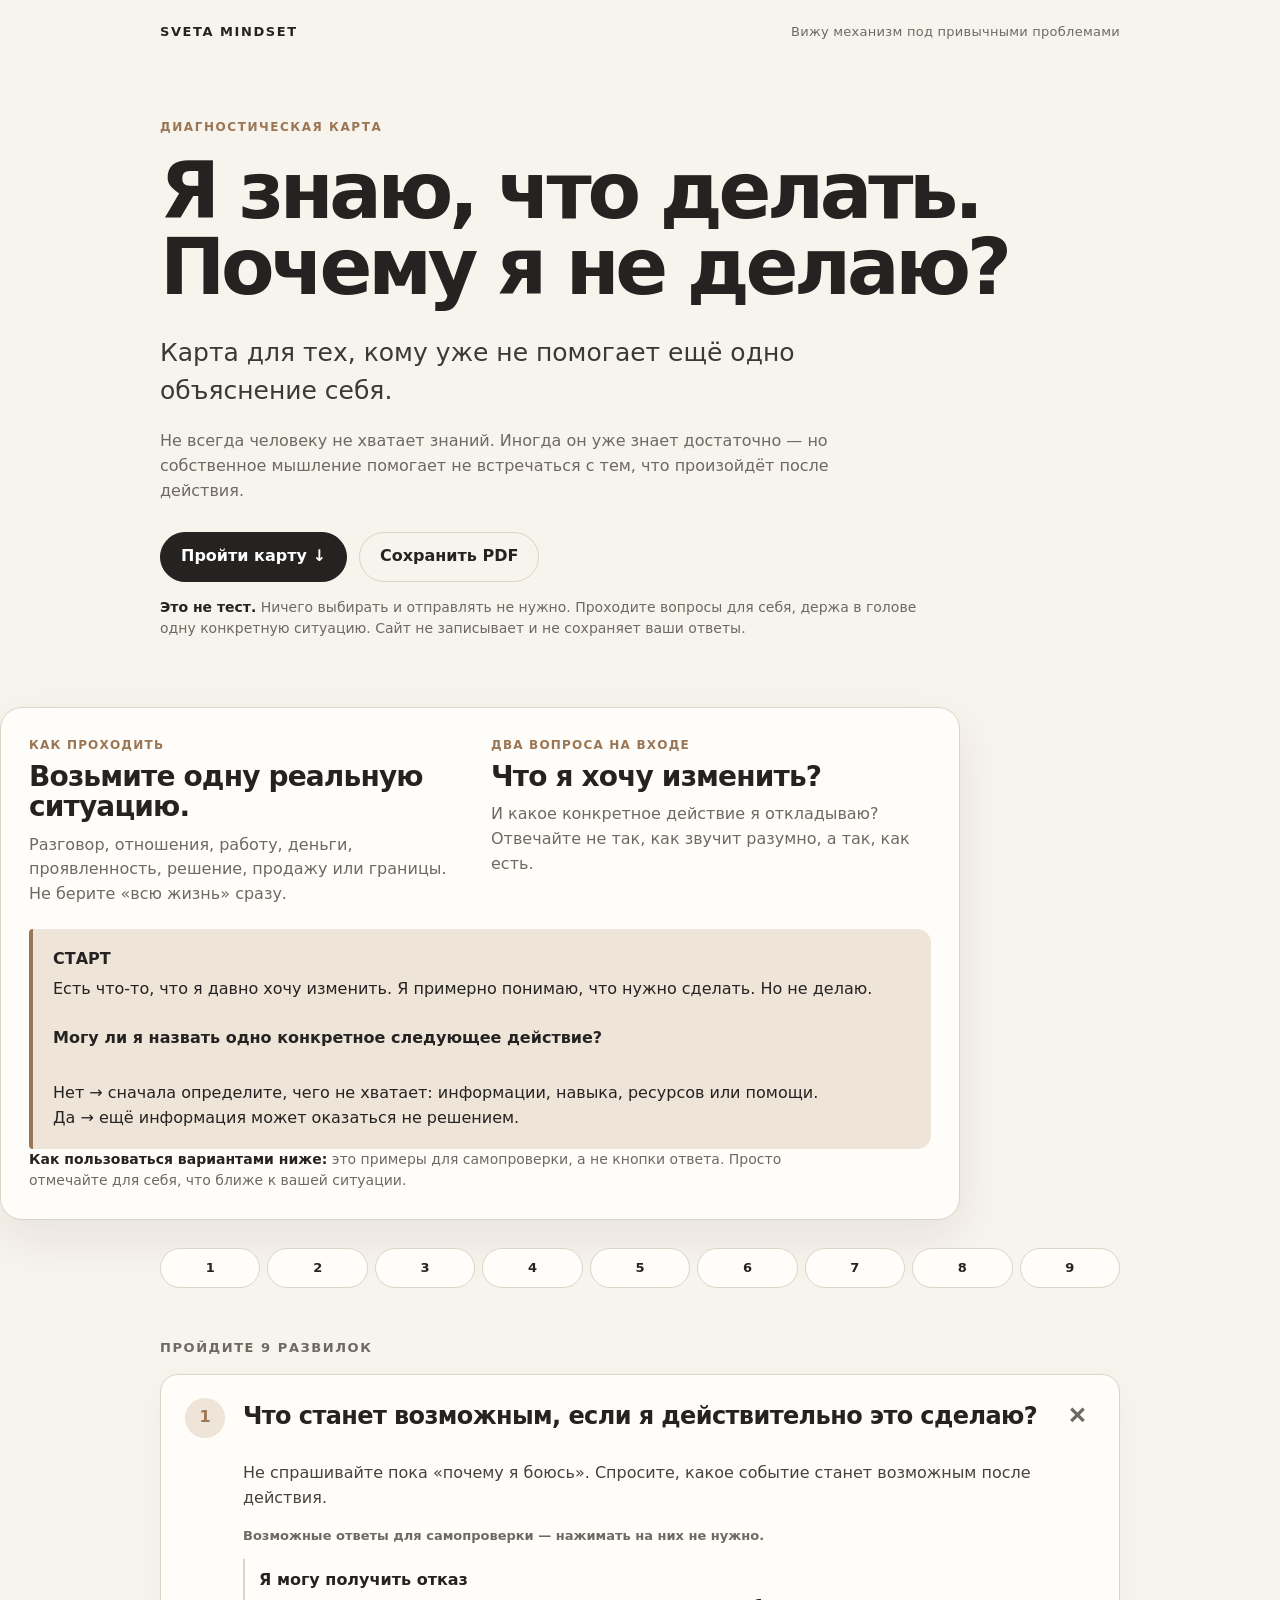
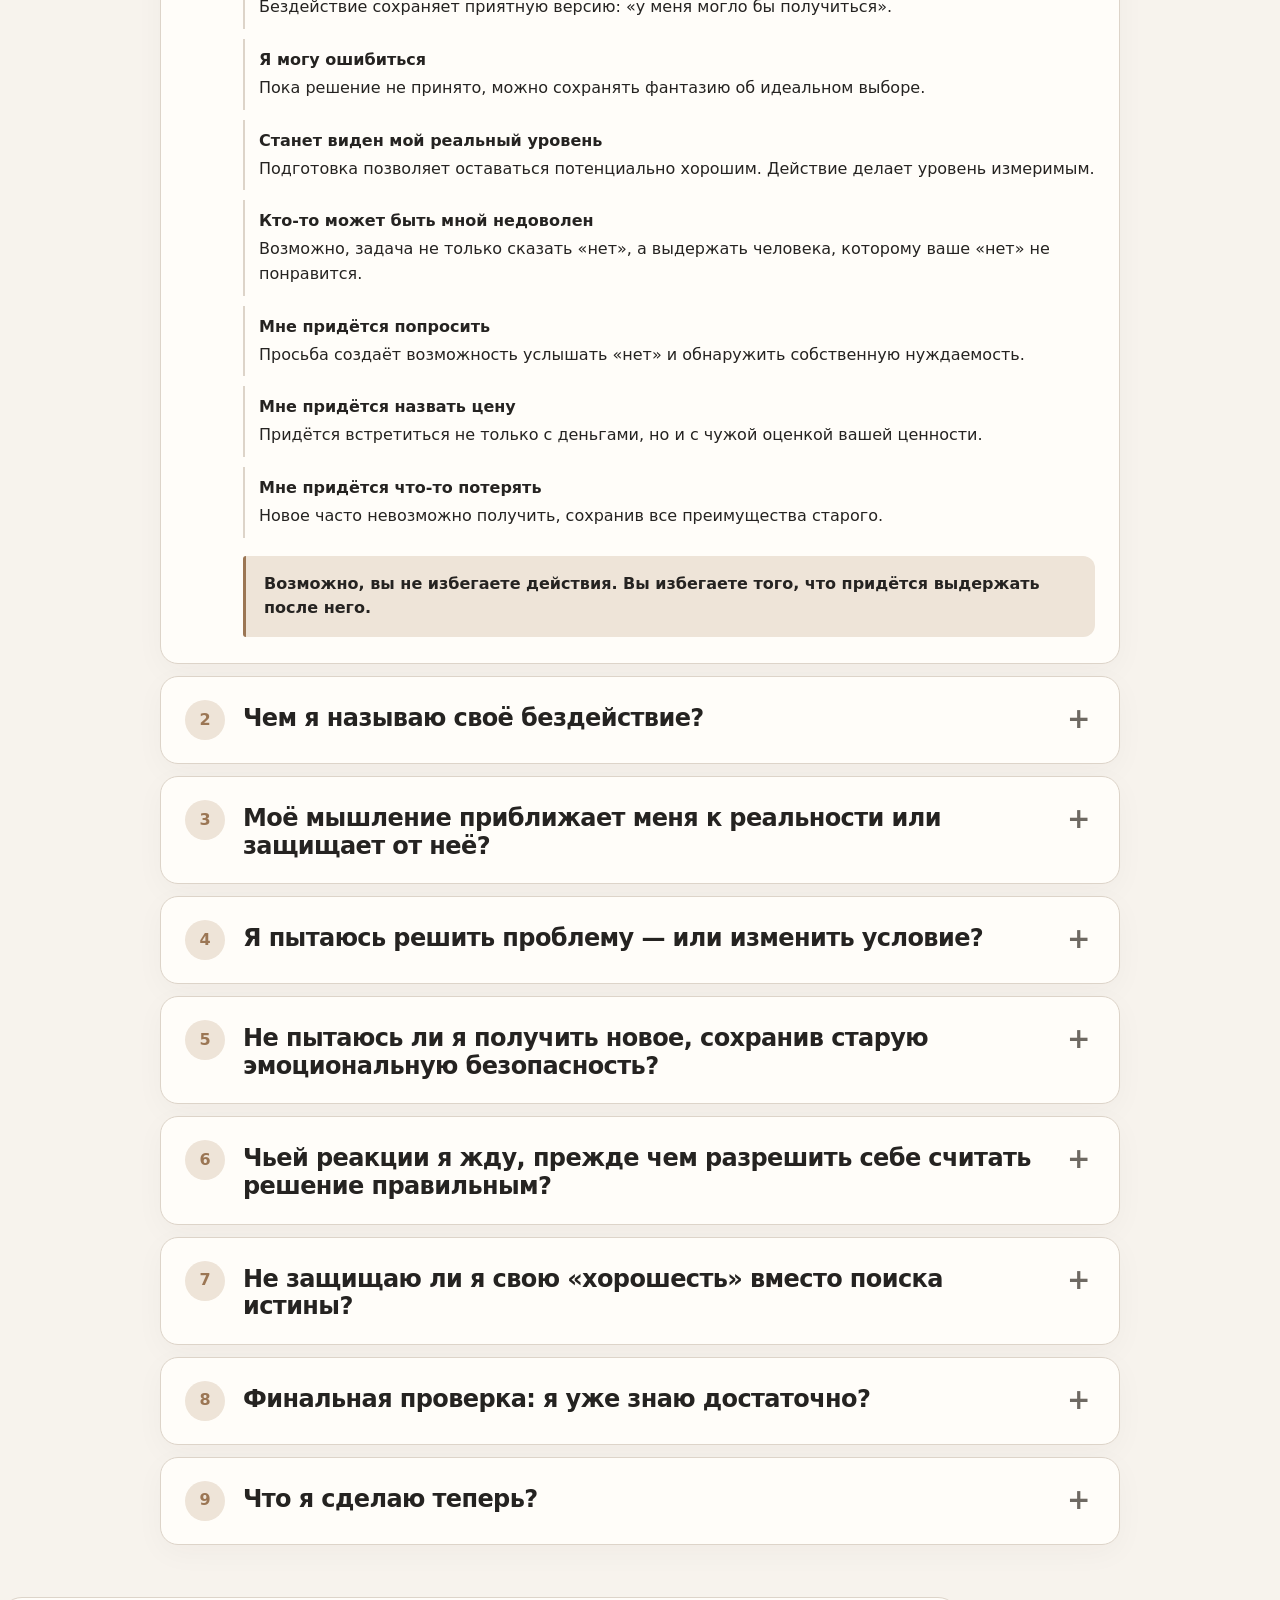
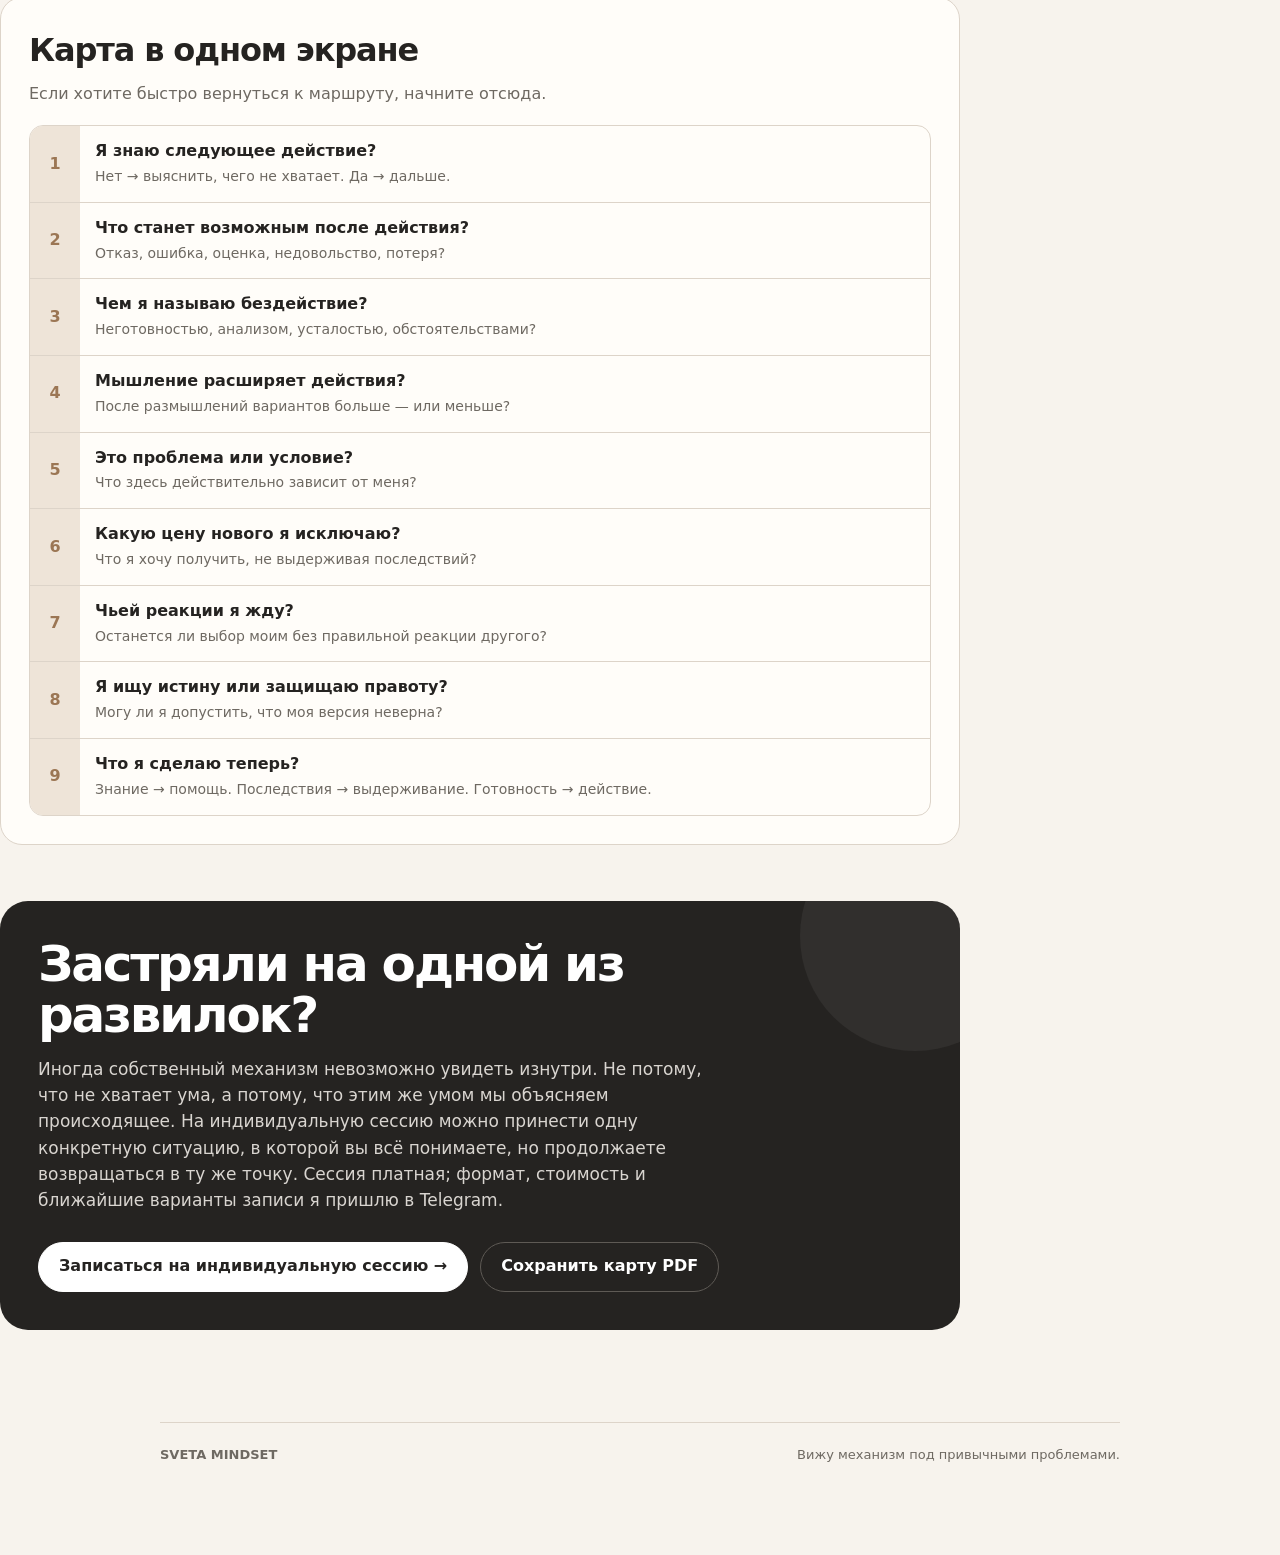
==== map.html @ c130bdfb "Update ok map.html" ====
<!doctype html>
<html lang="ru">
<head>
  <meta charset="utf-8" />
  <meta name="viewport" content="width=device-width, initial-scale=1" />
  <meta name="description" content="Диагностическая карта SVETA MINDSET: «Я знаю, что делать. Почему я не делаю?»" />
  <title>Я знаю, что делать. Почему я не делаю? — SVETA MINDSET</title>
  <style>
    :root{
      --bg:#f7f3ed;
      --paper:#fffdf9;
      --ink:#252321;
      --muted:#6e6962;
      --line:#ddd4c9;
      --accent:#9b7654;
      --accent-soft:#eee4d8;
      --shadow:0 18px 50px rgba(46,37,28,.08);
      --radius:22px;
      --max:960px;
    }
    *{box-sizing:border-box}
    html{scroll-behavior:smooth}
    body{
      margin:0;
      background:var(--bg);
      color:var(--ink);
      font-family:Inter, ui-sans-serif, system-ui, -apple-system, BlinkMacSystemFont, "Segoe UI", sans-serif;
      line-height:1.55;
      -webkit-font-smoothing:antialiased;
    }
    a{color:inherit}
    .wrap{width:min(calc(100% - 32px),var(--max));margin-inline:auto}
    .brand{
      display:flex;justify-content:space-between;align-items:center;
      padding:22px 0;font-size:13px;letter-spacing:.12em;text-transform:uppercase;
    }
    .brand strong{font-weight:800}
    .brand span{color:var(--muted);letter-spacing:.02em;text-transform:none;font-size:13px}
    .hero{padding:54px 0 34px}
    .eyebrow{font-size:12px;font-weight:800;letter-spacing:.13em;text-transform:uppercase;color:var(--accent);margin-bottom:16px}
    h1{font-size:clamp(40px,7vw,78px);line-height:.98;letter-spacing:-.055em;margin:0;max-width:880px}
    .lead{font-size:clamp(19px,2.3vw,25px);max-width:760px;margin:28px 0 0;color:#3c3834}
    .sublead{max-width:690px;color:var(--muted);margin:18px 0 0;font-size:16px}
    .hero-actions{display:flex;gap:12px;flex-wrap:wrap;margin-top:28px}
    .privacy-note{
      margin:15px 0 0;max-width:760px;color:var(--muted);font-size:14px;line-height:1.5;
    }
    .privacy-note strong{color:var(--ink)}
    .btn{
      display:inline-flex;align-items:center;justify-content:center;gap:8px;
      min-height:50px;padding:0 20px;border-radius:999px;text-decoration:none;
      font-weight:750;border:1px solid var(--ink);transition:.2s ease;background:var(--ink);color:white;
    }
    .btn:hover{transform:translateY(-1px);box-shadow:0 8px 18px rgba(0,0,0,.09)}
    .btn.secondary{background:transparent;color:var(--ink);border-color:var(--line)}
    .intro-card{
      background:var(--paper);border:1px solid var(--line);box-shadow:var(--shadow);
      border-radius:var(--radius);padding:28px;margin:34px 0 26px;
    }
    .intro-grid{display:grid;grid-template-columns:1fr 1fr;gap:22px}
    .label{font-size:12px;text-transform:uppercase;letter-spacing:.1em;font-weight:800;color:var(--accent);margin-bottom:8px}
    .intro-card h2{font-size:28px;line-height:1.08;margin:0 0 10px;letter-spacing:-.03em}
    .intro-card p{margin:0;color:var(--muted)}
    .start{
      border-left:4px solid var(--accent);background:var(--accent-soft);
      padding:18px 20px;border-radius:4px 14px 14px 4px;margin-top:22px;
    }
    .start strong{display:block;margin-bottom:5px}
    .quicknav{display:grid;grid-template-columns:repeat(9,1fr);gap:7px;margin:28px 0 34px}
    .quicknav a{
      text-decoration:none;text-align:center;padding:9px 0;border-radius:999px;
      background:var(--paper);border:1px solid var(--line);font-weight:800;font-size:13px;
    }
    .section-title{font-size:13px;letter-spacing:.12em;text-transform:uppercase;color:var(--muted);margin:50px 0 16px;font-weight:800}
    details{
      background:var(--paper);border:1px solid var(--line);border-radius:18px;
      margin:12px 0;overflow:hidden;box-shadow:0 8px 30px rgba(46,37,28,.035)
    }
    summary{
      cursor:pointer;list-style:none;padding:23px 24px;display:grid;
      grid-template-columns:44px 1fr 28px;gap:14px;align-items:start;font-weight:800;
    }
    summary::-webkit-details-marker{display:none}
    .stepno{
      width:40px;height:40px;border-radius:50%;background:var(--accent-soft);color:var(--accent);
      display:flex;align-items:center;justify-content:center;font-weight:900
    }
    .sum-title{font-size:clamp(18px,2.4vw,24px);line-height:1.15;letter-spacing:-.025em;padding-top:5px}
    .plus{font-size:28px;line-height:1;color:var(--muted);transition:.2s transform;padding-top:5px}
    details[open] .plus{transform:rotate(45deg)}
    .content{padding:0 24px 26px 82px}
    .content p{margin:0 0 14px;color:#47413c}
    .options{display:grid;gap:10px;margin:16px 0}
    .options::before{
      content:"Возможные ответы для самопроверки — нажимать на них не нужно.";
      display:block;margin:0 0 2px;color:var(--muted);font-size:13px;font-weight:700;
    }
    .option{
      padding:9px 0 9px 14px;border:0;border-left:2px solid var(--line);
      border-radius:0;background:transparent;cursor:default;
    }
    .option strong{display:block;margin-bottom:3px;color:var(--ink)}
    .note{margin:18px 0 0;padding:16px 18px;background:var(--accent-soft);border-left:3px solid var(--accent);border-radius:3px 12px 12px 3px;font-weight:750}
    .split{display:grid;grid-template-columns:1fr 1fr;gap:12px;margin:14px 0}
    .split>div{padding:16px;border:1px solid var(--line);border-radius:14px;background:#faf7f2}
    .split h4{margin:0 0 9px;font-size:14px;text-transform:uppercase;letter-spacing:.04em}
    ul{padding-left:20px;margin:8px 0} li{margin:5px 0}
    .one-screen{background:var(--paper);border:1px solid var(--line);border-radius:var(--radius);padding:28px;margin:52px 0}
    .one-screen h2{font-size:32px;letter-spacing:-.035em;margin:0 0 7px}
    .one-screen>p{color:var(--muted);margin:0 0 18px}
    .route{display:grid;gap:0;border:1px solid var(--line);border-radius:14px;overflow:hidden}
    .route-row{display:grid;grid-template-columns:50px 1fr;border-bottom:1px solid var(--line)}
    .route-row:last-child{border-bottom:0}.route-num{display:flex;justify-content:center;align-items:center;background:var(--accent-soft);font-weight:850;color:var(--accent)}
    .route-copy{padding:13px 15px}.route-copy strong{display:block}.route-copy span{color:var(--muted);font-size:14px}
    .cta{
      margin:56px 0 92px;background:var(--ink);color:white;border-radius:28px;padding:38px;
      position:relative;overflow:hidden;
    }
    .cta:after{content:"";position:absolute;width:230px;height:230px;border-radius:50%;background:rgba(255,255,255,.055);right:-70px;top:-80px}
    .cta h2{font-size:clamp(30px,5vw,50px);line-height:1.02;letter-spacing:-.045em;margin:0 0 15px;max-width:690px}
    .cta p{max-width:690px;color:#d9d5d0;margin:0 0 23px;font-size:17px}
    .cta .btn{background:white;color:var(--ink);border-color:white;position:relative;z-index:1}
    .cta .btn.secondary{background:transparent;color:white;border-color:#5e5a55}
    footer{border-top:1px solid var(--line);padding:22px 0 90px;color:var(--muted);font-size:13px;display:flex;justify-content:space-between;gap:18px}
    .mobile-cta{display:none}
    @media (max-width:720px){
      .wrap{width:min(calc(100% - 22px),var(--max))}
      .brand span{display:none}.hero{padding-top:34px}.lead{margin-top:22px}
      .intro-grid,.split{grid-template-columns:1fr}.intro-card{padding:22px}.quicknav{grid-template-columns:repeat(5,1fr)}
      summary{grid-template-columns:38px 1fr 22px;padding:18px 16px;gap:10px}.stepno{width:36px;height:36px}.content{padding:0 16px 21px 16px}
      .cta{padding:27px 22px;margin-bottom:54px}.cta .hero-actions{display:grid}.cta .btn{width:100%}
      footer{padding-bottom:34px;display:block}
      .mobile-cta{
        display:block;position:fixed;z-index:30;left:12px;right:12px;bottom:calc(10px + env(safe-area-inset-bottom,0px));
        opacity:0;transform:translateY(18px);pointer-events:none;transition:opacity .2s ease,transform .2s ease;
      }
      .mobile-cta.is-visible{opacity:1;transform:translateY(0);pointer-events:auto}
      .mobile-cta .btn{
        width:100%;min-height:58px;padding:13px 20px;border-radius:999px;font-size:16px;line-height:1.1;
        box-shadow:0 8px 22px rgba(0,0,0,.18);
      }
    }
  </style>
<script defer src="https://cloud.umami.is/script.js" data-website-id="4b90516c-ebf1-4b28-96b4-210161a75936" data-exclude-hash="true"></script></head>
<body>
  <header class="wrap brand">
    <strong>SVETA MINDSET</strong>
    <span>Вижу механизм под привычными проблемами</span>
  </header>

  <main>
    <section class="wrap hero">
      <div class="eyebrow">Диагностическая карта</div>
      <h1>Я знаю, что делать.<br>Почему я не делаю?</h1>
      <p class="lead">Карта для тех, кому уже не помогает ещё одно объяснение себя.</p>
      <p class="sublead">Не всегда человеку не хватает знаний. Иногда он уже знает достаточно — но собственное мышление помогает не встречаться с тем, что произойдёт после действия.</p>
      <div class="hero-actions">
        <a class="btn" href="#map">Пройти карту ↓</a>
        <a class="btn secondary" href="mindset-map.pdf" target="_blank" rel="noopener">Сохранить PDF</a>
      </div>
      <p class="privacy-note"><strong>Это не тест.</strong> Ничего выбирать и отправлять не нужно. Проходите вопросы для себя, держа в голове одну конкретную ситуацию. Сайт не записывает и не сохраняет ваши ответы.</p>
    </section>

    <section class="wrap intro-card">
      <div class="intro-grid">
        <div>
          <div class="label">Как проходить</div>
          <h2>Возьмите одну реальную ситуацию.</h2>
          <p>Разговор, отношения, работу, деньги, проявленность, решение, продажу или границы. Не берите «всю жизнь» сразу.</p>
        </div>
        <div>
          <div class="label">Два вопроса на входе</div>
          <h2>Что я хочу изменить?</h2>
          <p>И какое конкретное действие я откладываю? Отвечайте не так, как звучит разумно, а так, как есть.</p>
        </div>
      </div>
      <div class="start"><strong>СТАРТ</strong>Есть что-то, что я давно хочу изменить. Я примерно понимаю, что нужно сделать. Но не делаю.<br><br><strong>Могу ли я назвать одно конкретное следующее действие?</strong><br>Нет → сначала определите, чего не хватает: информации, навыка, ресурсов или помощи.<br>Да → ещё информация может оказаться не решением.</div>
      <p class="privacy-note"><strong>Как пользоваться вариантами ниже:</strong> это примеры для самопроверки, а не кнопки ответа. Просто отмечайте для себя, что ближе к вашей ситуации.</p>
    </section>

    <section class="wrap" id="map">
      <nav class="quicknav" aria-label="Шаги карты">
        <a href="#s1">1</a><a href="#s2">2</a><a href="#s3">3</a><a href="#s4">4</a><a href="#s5">5</a><a href="#s6">6</a><a href="#s7">7</a><a href="#s8">8</a><a href="#s9">9</a>
      </nav>
      <div class="section-title">Пройдите 9 развилок</div>

      <details id="s1" open>
        <summary><span class="stepno">1</span><span class="sum-title">Что станет возможным, если я действительно это сделаю?</span><span class="plus">+</span></summary>
        <div class="content">
          <p>Не спрашивайте пока «почему я боюсь». Спросите, какое событие станет возможным после действия.</p>
          <div class="options">
            <div class="option"><strong>Я могу получить отказ</strong>Бездействие сохраняет приятную версию: «у меня могло бы получиться».</div>
            <div class="option"><strong>Я могу ошибиться</strong>Пока решение не принято, можно сохранять фантазию об идеальном выборе.</div>
            <div class="option"><strong>Станет виден мой реальный уровень</strong>Подготовка позволяет оставаться потенциально хорошим. Действие делает уровень измеримым.</div>
            <div class="option"><strong>Кто-то может быть мной недоволен</strong>Возможно, задача не только сказать «нет», а выдержать человека, которому ваше «нет» не понравится.</div>
            <div class="option"><strong>Мне придётся попросить</strong>Просьба создаёт возможность услышать «нет» и обнаружить собственную нуждаемость.</div>
            <div class="option"><strong>Мне придётся назвать цену</strong>Придётся встретиться не только с деньгами, но и с чужой оценкой вашей ценности.</div>
            <div class="option"><strong>Мне придётся что-то потерять</strong>Новое часто невозможно получить, сохранив все преимущества старого.</div>
          </div>
          <div class="note">Возможно, вы не избегаете действия. Вы избегаете того, что придётся выдержать после него.</div>
        </div>
      </details>

      <details id="s2">
        <summary><span class="stepno">2</span><span class="sum-title">Чем я называю своё бездействие?</span><span class="plus">+</span></summary>
        <div class="content">
          <div class="options">
            <div class="option"><strong>«Я ещё не готова»</strong>Что конкретно должно появиться? Есть измеримый ответ — или «готовность» означает «мне больше не будет страшно»?</div>
            <div class="option"><strong>«Мне надо ещё подумать»</strong>Что изменилось после предыдущих десяти размышлений? Появилось действие — или только более убедительное объяснение?</div>
            <div class="option"><strong>«Мне нужно сначала разобраться в себе»</strong>Что именно вы пока не знаете? Этот ответ действительно изменит следующее действие?</div>
            <div class="option"><strong>«Сейчас неподходящее время»</strong>Какие обстоятельства должны измениться? Вы можете на них влиять?</div>
            <div class="option"><strong>«Я такой человек»</strong>Это условие — или объяснение, освобождающее от выбора?</div>
            <div class="option"><strong>«Я просто устала»</strong>Тогда нужен отдых. После отдыха действие возвращается? Если нет — возможно, дело было не только в усталости.</div>
          </div>
          <div class="note">Хорошее объяснение и хорошее решение — не одно и то же.</div>
        </div>
      </details>

      <details id="s3">
        <summary><span class="stepno">3</span><span class="sum-title">Моё мышление приближает меня к реальности или защищает от неё?</span><span class="plus">+</span></summary>
        <div class="content">
          <div class="split">
            <div><h4>Мышление работает на меня</h4><ul><li>фактов становится больше</li><li>варианты яснее</li><li>неопределённость уменьшается</li><li>появляется решение</li><li>появляется следующее действие</li><li>я допускаю, что могу ошибаться</li></ul></div>
            <div><h4>Мышление сохраняет старое</h4><ul><li>объяснений становится больше</li><li>вопросов становится больше</li><li>решение отодвигается</li><li>я ищу гарантии</li><li>мне нужно чужое подтверждение</li><li>новое обстоятельство становится причиной ничего не решать</li></ul></div>
          </div>
          <div class="note">После всех моих размышлений у меня стало больше доступных действий — или меньше?</div>
        </div>
      </details>

      <details id="s4">
        <summary><span class="stepno">4</span><span class="sum-title">Я пытаюсь решить проблему — или изменить условие?</span><span class="plus">+</span></summary>
        <div class="content">
          <p><strong>Могу ли я непосредственно изменить это?</strong> Если да — что конкретно зависит от меня? Если нет — возможно, это условие. Тогда нужно менять не реальность, а вопрос.</p>
          <div class="options">
            <div class="option"><strong>Партнёр меня не понимает</strong>Не: «Как заставить его наконец меня понять?»<br>А: «Что я буду делать, учитывая его реальную способность понимать меня?»</div>
            <div class="option"><strong>Меня могут осуждать за блог</strong>Не: «Как сделать, чтобы никто не осуждал?»<br>А: «Буду ли я публиковать, если некоторые люди действительно будут меня осуждать?»</div>
            <div class="option"><strong>Продажи</strong>Не: «Как продавать и никогда не получать отказов?»<br>А: «Могу ли я продавать в реальности, где часть людей скажет нет?»</div>
          </div>
          <div class="note">Иногда решение не убирает неприятную реальность. Оно определяет, что вы будете делать с её учётом.</div>
        </div>
      </details>

      <details id="s5">
        <summary><span class="stepno">5</span><span class="sum-title">Не пытаюсь ли я получить новое, сохранив старую эмоциональную безопасность?</span><span class="plus">+</span></summary>
        <div class="content">
          <ul><li>Хочу проявляться — но не хочу выглядеть нелепо.</li><li>Хочу продавать — но не хочу слышать «нет».</li><li>Хочу поднять цену — но не хочу потерять тех, кому дорого.</li><li>Хочу говорить прямо — но не хочу, чтобы на меня обижались.</li><li>Хочу быть самостоятельной — но не хочу ошибаться.</li><li>Хочу близости — но не хочу нуждаться.</li><li>Хочу нового уровня — но не хочу снова оказаться новичком.</li><li>Хочу изменить жизнь — но хочу, чтобы окружающие продолжили реагировать на меня по-старому.</li></ul>
          <div class="note">Какую цену нового результата я пытаюсь исключить из сделки?</div>
        </div>
      </details>

      <details id="s6">
        <summary><span class="stepno">6</span><span class="sum-title">Чьей реакции я жду, прежде чем разрешить себе считать решение правильным?</span><span class="plus">+</span></summary>
        <div class="content">
          <p>Если я сделаю это, а другой человек не похвалит, не поблагодарит, не поймёт, обидится, откажет, не выберет, не заметит или скажет, что я ошиблась — <strong>я всё ещё хочу это сделать?</strong></p>
          <div class="options"><div class="option"><strong>Да</strong>Возможно, это действительно мой выбор.</div><div class="option"><strong>Нет</strong>Возможно, внутри решения спрятан договор: «Я сделаю X, если ты в ответ дашь мне Y».</div></div>
          <div class="note">Иногда мы называем выбором действие, последнюю точку в котором должен поставить другой человек.</div>
        </div>
      </details>

      <details id="s7">
        <summary><span class="stepno">7</span><span class="sum-title">Не защищаю ли я свою «хорошесть» вместо поиска истины?</span><span class="plus">+</span></summary>
        <div class="content">
          <div class="split"><div><h4>Исследую</h4><ul><li>интересуюсь</li><li>проверяю факты</li><li>могу сказать «я ошибалась»</li></ul></div><div><h4>Защищаюсь</h4><ul><li>объясняю, почему другой не понимает</li><li>ищу аргумент в свою пользу</li><li>обесцениваю источник</li><li>воспринимаю ошибку как поражение</li></ul></div></div>
          <div class="note">Я сейчас пытаюсь понять, что правда — или доказать, что права я? Мышление может позволить себе проиграть спор. Правота — нет.</div>
        </div>
      </details>

      <details id="s8">
        <summary><span class="stepno">8</span><span class="sum-title">Финальная проверка: я уже знаю достаточно?</span><span class="plus">+</span></summary>
        <div class="content">
          <p><strong>1.</strong> Какое действие я уже знаю, что могу сделать?</p><p><strong>2.</strong> Что мне придётся почувствовать или выдержать, если я его сделаю?</p><p><strong>3.</strong> Я действительно не знаю, что делать — или не согласна платить эту цену?</p>
          <div class="options"><div class="option"><strong>Я не знаю</strong>Ищу информацию, навык или помощь.</div><div class="option"><strong>Я знаю, но не могу себе позволить последствия</strong>Работаю не над знаниями, а над тем, что мне трудно выдерживать.</div><div class="option"><strong>Я знаю и готова</strong>Одно конкретное действие в ближайшие 24 часа.</div></div>
        </div>
      </details>

      <details id="s9">
        <summary><span class="stepno">9</span><span class="sum-title">Что я сделаю теперь?</span><span class="plus">+</span></summary>
        <div class="content">
          <p>Если не знаете — доберите информацию, навык или помощь. Если знаете, но не выдерживаете последствия — работайте с последствиями. Если знаете и готовы — перенесите ответ из головы в реальность.</p>
          <div class="note">Иногда следующий уровень понимания — перестать понимать и проверить свою версию действием.</div>
        </div>
      </details>
    </section>

    <section class="wrap one-screen">
      <h2>Карта в одном экране</h2><p>Если хотите быстро вернуться к маршруту, начните отсюда.</p>
      <div class="route">
        <div class="route-row"><div class="route-num">1</div><div class="route-copy"><strong>Я знаю следующее действие?</strong><span>Нет → выяснить, чего не хватает. Да → дальше.</span></div></div>
        <div class="route-row"><div class="route-num">2</div><div class="route-copy"><strong>Что станет возможным после действия?</strong><span>Отказ, ошибка, оценка, недовольство, потеря?</span></div></div>
        <div class="route-row"><div class="route-num">3</div><div class="route-copy"><strong>Чем я называю бездействие?</strong><span>Неготовностью, анализом, усталостью, обстоятельствами?</span></div></div>
        <div class="route-row"><div class="route-num">4</div><div class="route-copy"><strong>Мышление расширяет действия?</strong><span>После размышлений вариантов больше — или меньше?</span></div></div>
        <div class="route-row"><div class="route-num">5</div><div class="route-copy"><strong>Это проблема или условие?</strong><span>Что здесь действительно зависит от меня?</span></div></div>
        <div class="route-row"><div class="route-num">6</div><div class="route-copy"><strong>Какую цену нового я исключаю?</strong><span>Что я хочу получить, не выдерживая последствий?</span></div></div>
        <div class="route-row"><div class="route-num">7</div><div class="route-copy"><strong>Чьей реакции я жду?</strong><span>Останется ли выбор моим без правильной реакции другого?</span></div></div>
        <div class="route-row"><div class="route-num">8</div><div class="route-copy"><strong>Я ищу истину или защищаю правоту?</strong><span>Могу ли я допустить, что моя версия неверна?</span></div></div>
        <div class="route-row"><div class="route-num">9</div><div class="route-copy"><strong>Что я сделаю теперь?</strong><span>Знание → помощь. Последствия → выдерживание. Готовность → действие.</span></div></div>
      </div>
    </section>

    <section class="wrap cta" id="cta">
      <h2>Застряли на одной из развилок?</h2>
      <p>Иногда собственный механизм невозможно увидеть изнутри. Не потому, что не хватает ума, а потому, что этим же умом мы объясняем происходящее. На индивидуальную сессию можно принести одну конкретную ситуацию, в которой вы всё понимаете, но продолжаете возвращаться в ту же точку. Сессия платная; формат, стоимость и ближайшие варианты записи я пришлю в Telegram.</p>
      <div class="hero-actions">
        <a class="btn js-telegram" href="#" data-umami-event="telegram_click">Записаться на индивидуальную сессию →</a>
        <a class="btn secondary" href="mindset-map.pdf" target="_blank" rel="noopener">Сохранить карту PDF</a>
      </div>
    </section>
  </main>

  <footer class="wrap"><strong>SVETA MINDSET</strong><span>Вижу механизм под привычными проблемами.</span></footer>

  <div class="mobile-cta"><a class="btn js-telegram" href="#" data-umami-event="telegram_click">Записаться на сессию →</a></div>

  <script>
    const TELEGRAM_URL = 'https://t.me/m/J5IMxP3bMmFi';
    document.querySelectorAll('.js-telegram').forEach(a => {
      if (TELEGRAM_URL.startsWith('http')) a.href = TELEGRAM_URL;
      else a.addEventListener('click', e => { e.preventDefault(); });
    });

    // Mobile CTA: do not sell on the first screen. Show it only after the reader
    // reaches the map, and hide it again when the final CTA block is on screen.
    const mobileCta = document.querySelector('.mobile-cta');
    const mapSection = document.querySelector('#map');
    const finalCta = document.querySelector('#cta');

    function updateMobileCta() {
      if (!mobileCta || !mapSection || !finalCta || window.innerWidth > 720) {
        mobileCta?.classList.remove('is-visible');
        return;
      }
      const mapTop = mapSection.getBoundingClientRect().top;
      const finalTop = finalCta.getBoundingClientRect().top;
      const hasStartedMap = mapTop < window.innerHeight * 0.72;
      const finalBlockReached = finalTop < window.innerHeight * 0.92;
      mobileCta.classList.toggle('is-visible', hasStartedMap && !finalBlockReached);
    }

    window.addEventListener('scroll', updateMobileCta, {passive:true});
    window.addEventListener('resize', updateMobileCta);
    window.addEventListener('load', updateMobileCta);
    document.querySelector('a[href="#map"]')?.addEventListener('click', () => {
      setTimeout(updateMobileCta, 350);
    });
  </script>
</body>
</html>
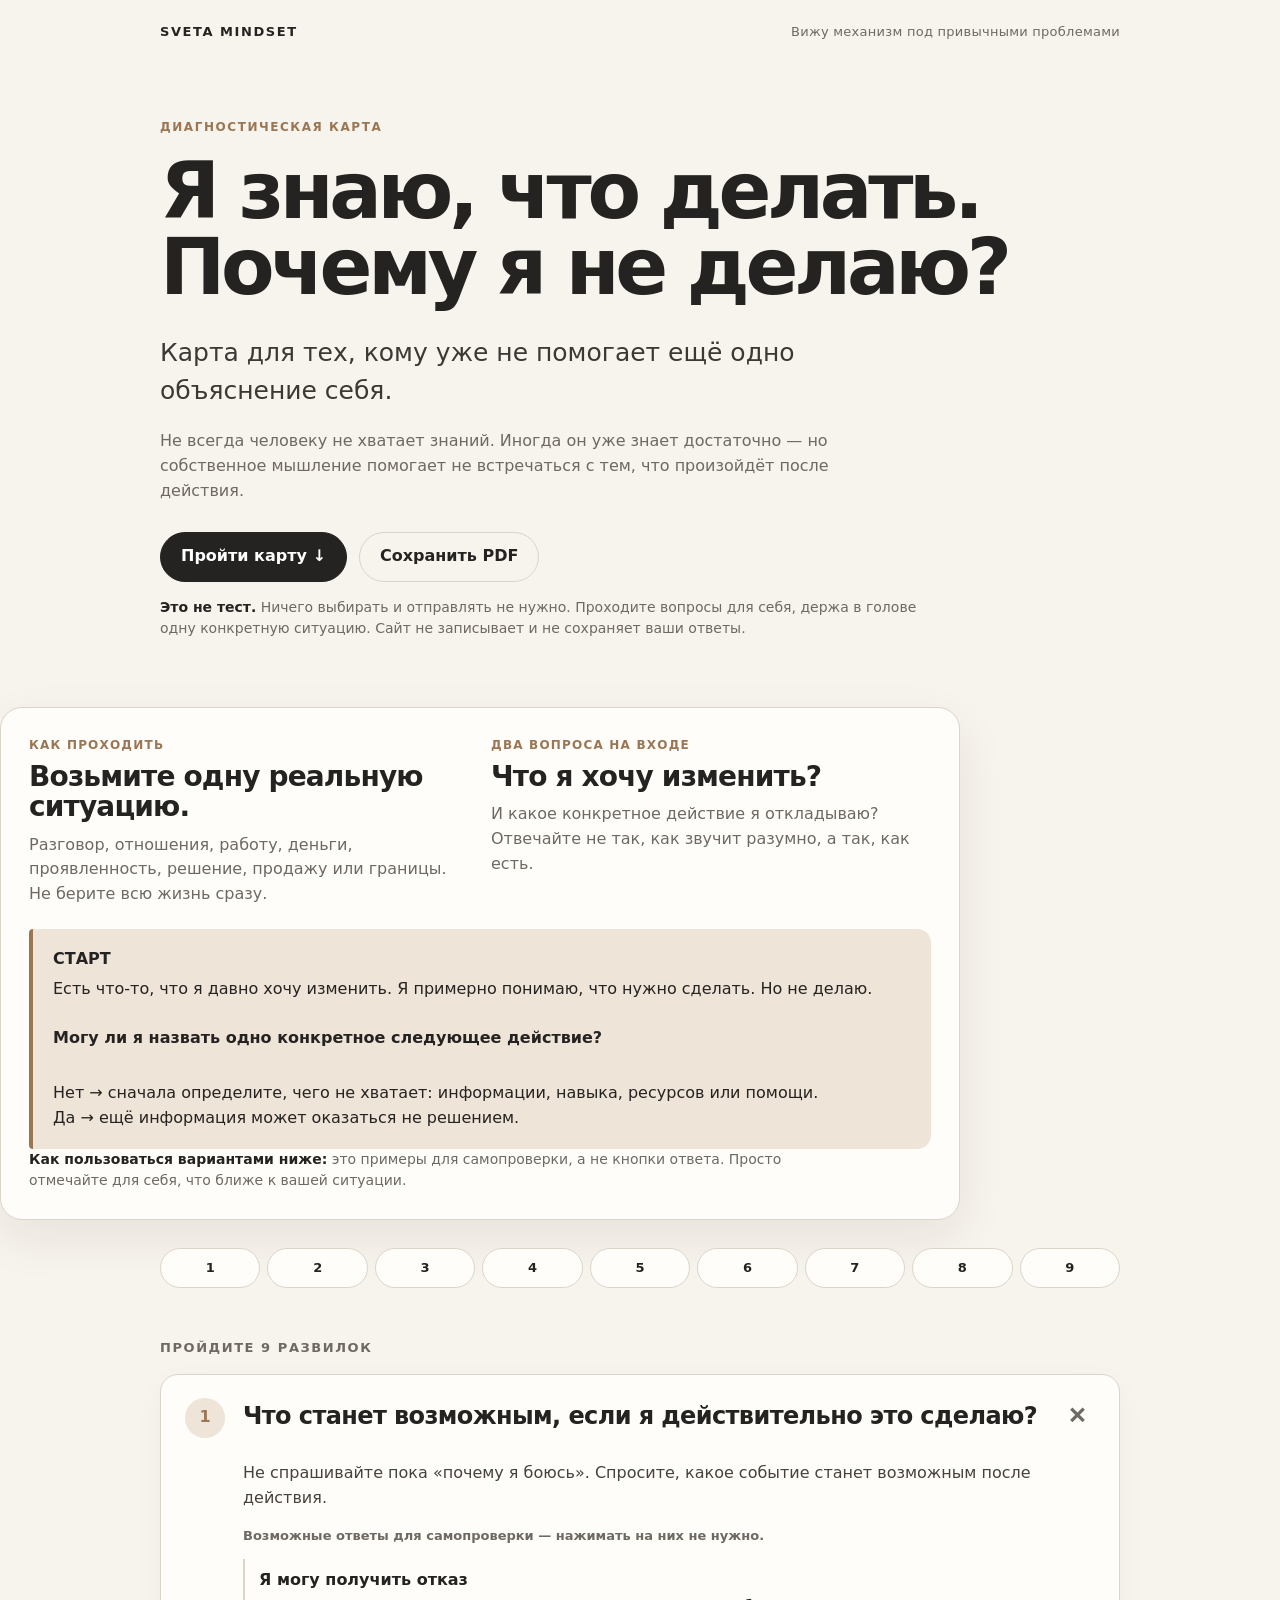
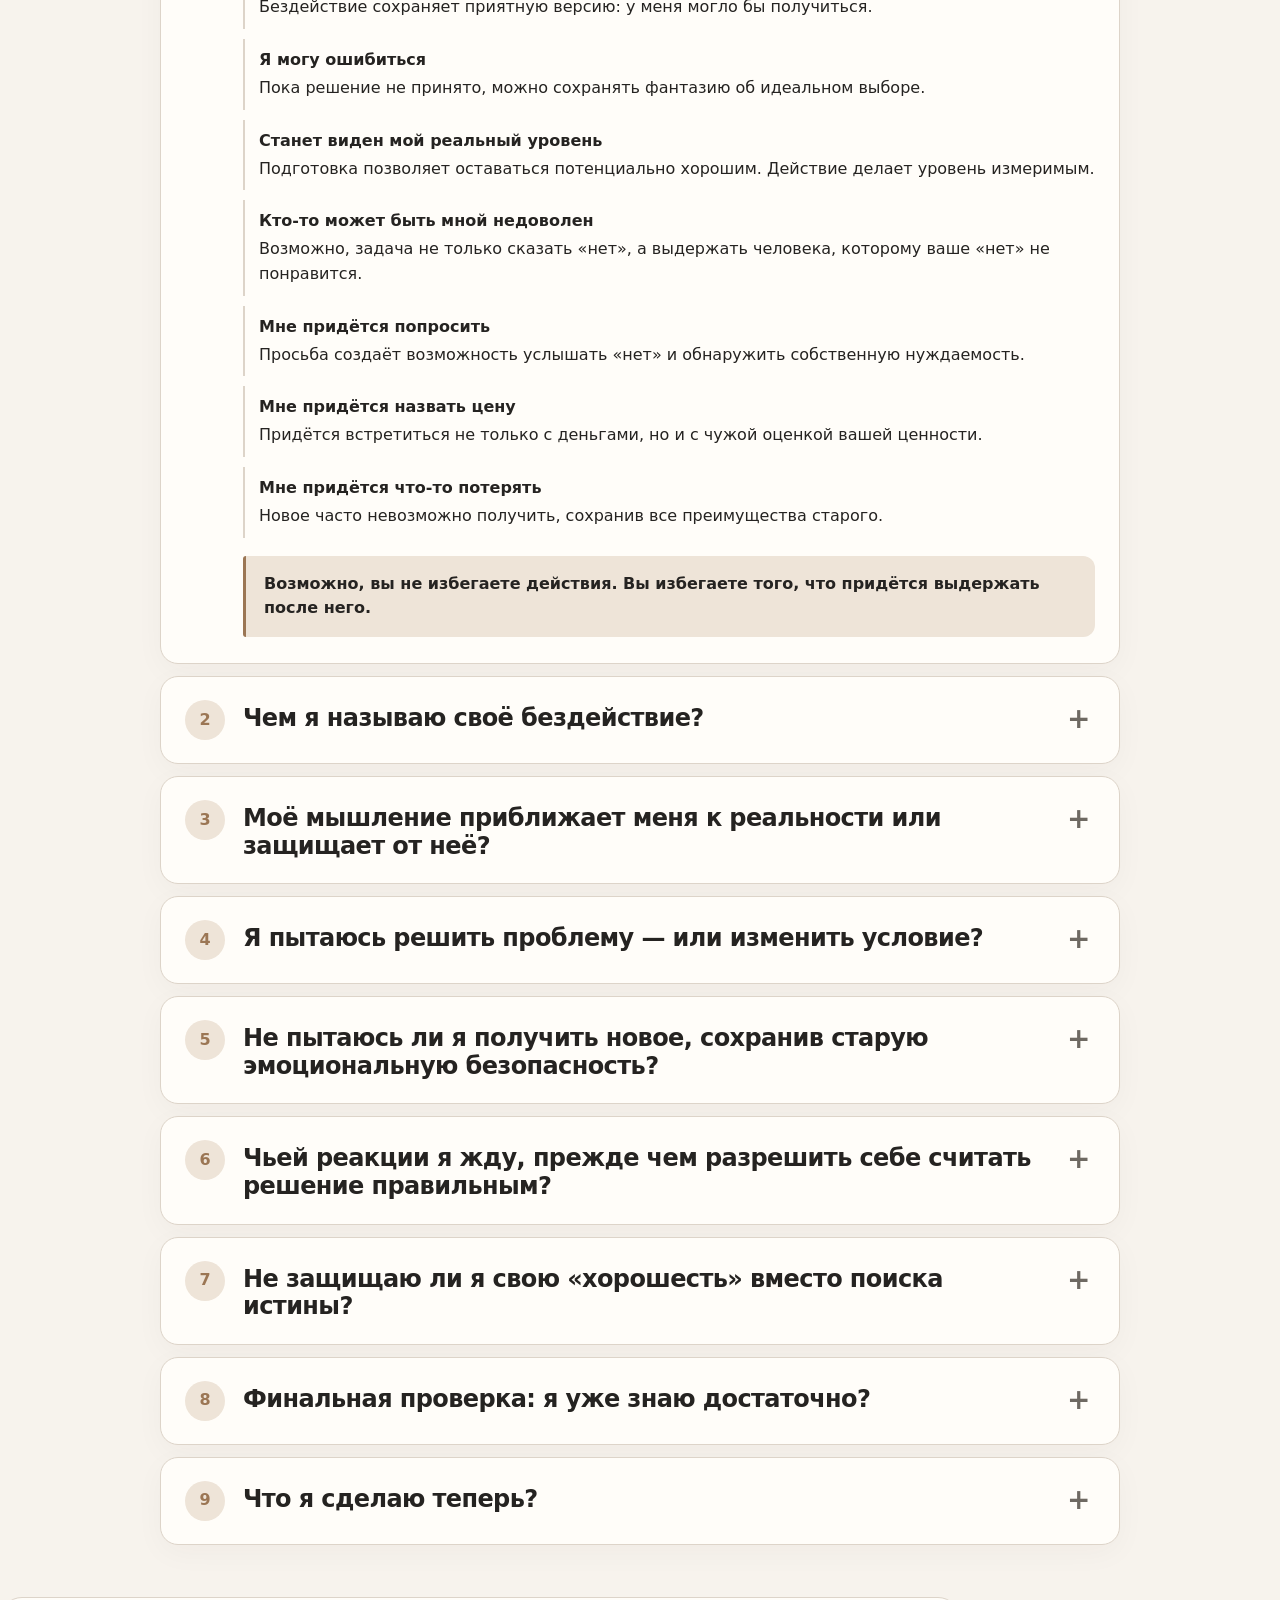
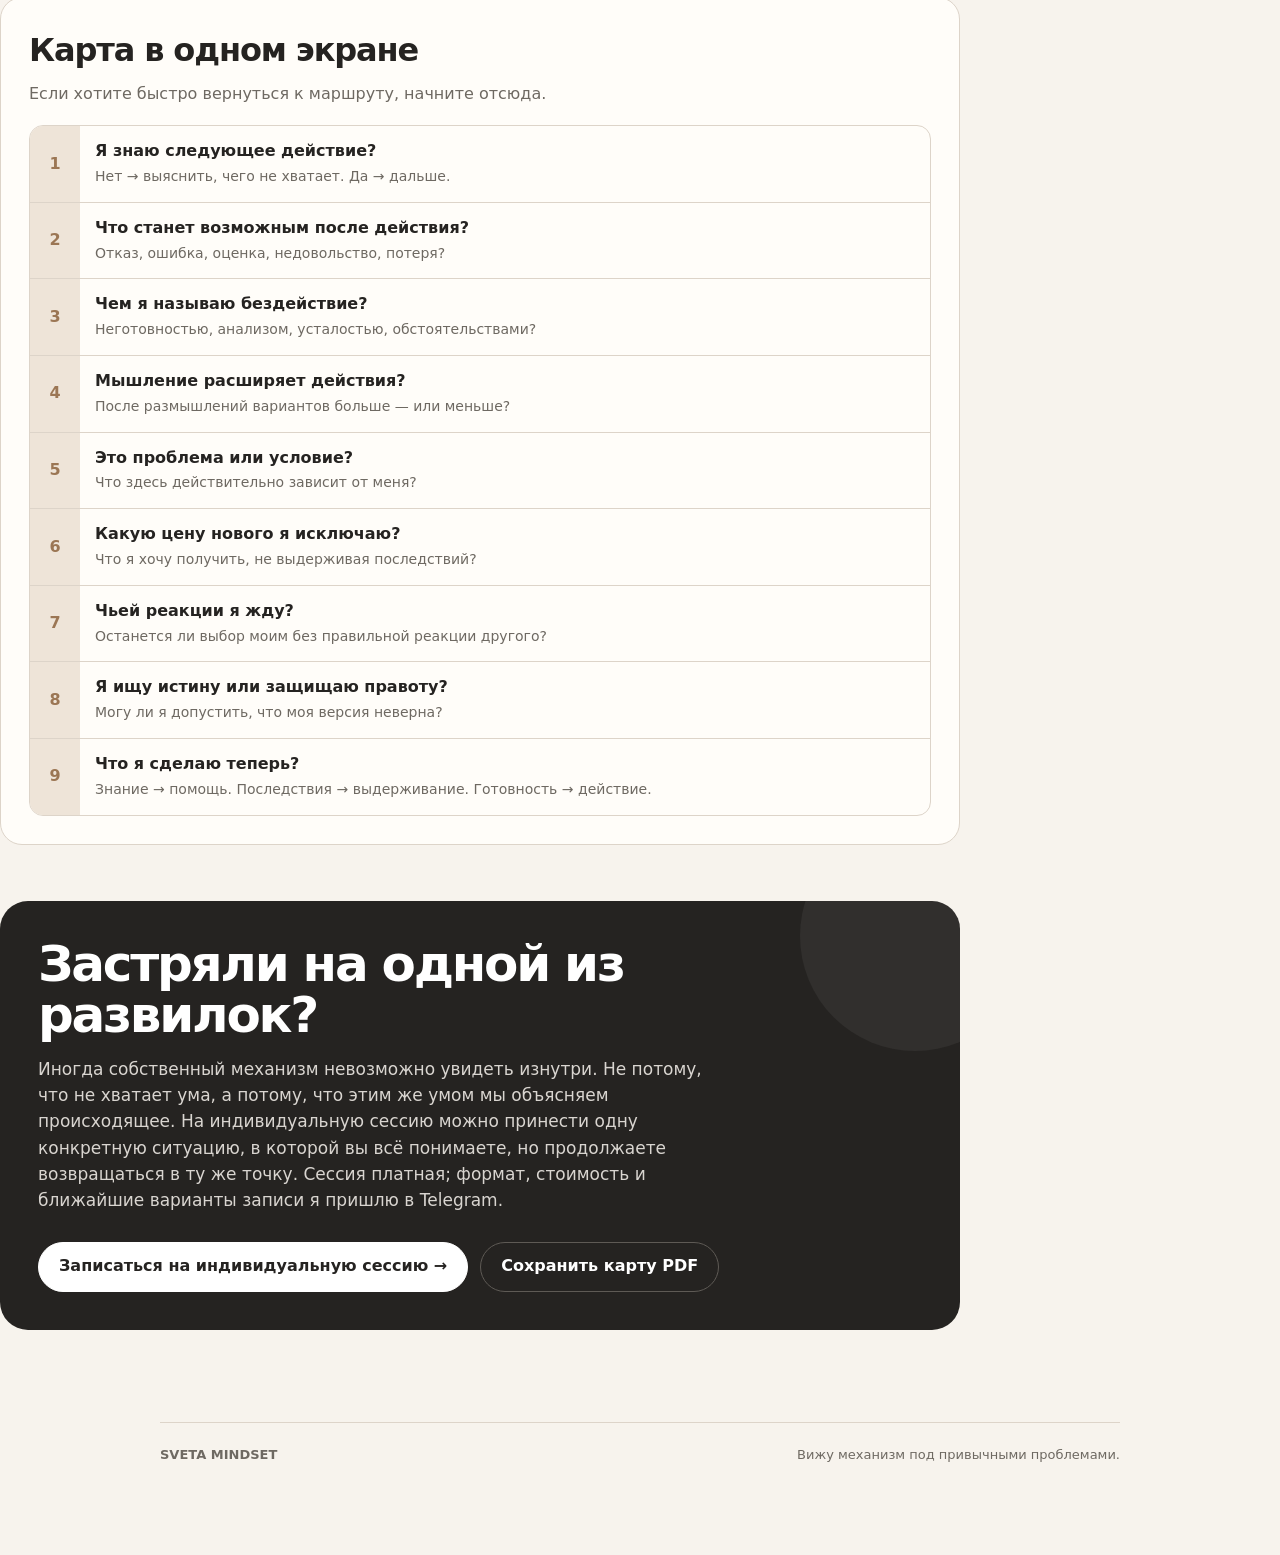
==== commit 3aa99d8c: "Update 4 map.html" ====
--- a/map.html
+++ b/map.html
@@ -155,8 +155,8 @@
       <p class="lead">Карта для тех, кому уже не помогает ещё одно объяснение себя.</p>
       <p class="sublead">Не всегда человеку не хватает знаний. Иногда он уже знает достаточно — но собственное мышление помогает не встречаться с тем, что произойдёт после действия.</p>
       <div class="hero-actions">
-        <a class="btn" href="#map">Пройти карту ↓</a>
-        <a class="btn secondary" href="mindset-map.pdf" target="_blank" rel="noopener">Сохранить PDF</a>
+        <a class="btn" href="#map" data-umami-event="map_start">Пройти карту ↓</a>
+        <a class="btn secondary" href="mindset-map.pdf" target="_blank" rel="noopener" data-umami-event="pdf_click">Сохранить PDF</a>
       </div>
       <p class="privacy-note"><strong>Это не тест.</strong> Ничего выбирать и отправлять не нужно. Проходите вопросы для себя, держа в голове одну конкретную ситуацию. Сайт не записывает и не сохраняет ваши ответы.</p>
     </section>
@@ -166,7 +166,7 @@
         <div>
           <div class="label">Как проходить</div>
           <h2>Возьмите одну реальную ситуацию.</h2>
-          <p>Разговор, отношения, работу, деньги, проявленность, решение, продажу или границы. Не берите «всю жизнь» сразу.</p>
+          <p>Разговор, отношения, работу, деньги, проявленность, решение, продажу или границы. Не берите всю жизнь сразу.</p>
         </div>
         <div>
           <div class="label">Два вопроса на входе</div>
@@ -189,7 +189,7 @@
         <div class="content">
           <p>Не спрашивайте пока «почему я боюсь». Спросите, какое событие станет возможным после действия.</p>
           <div class="options">
-            <div class="option"><strong>Я могу получить отказ</strong>Бездействие сохраняет приятную версию: «у меня могло бы получиться».</div>
+            <div class="option"><strong>Я могу получить отказ</strong>Бездействие сохраняет приятную версию: у меня могло бы получиться.</div>
             <div class="option"><strong>Я могу ошибиться</strong>Пока решение не принято, можно сохранять фантазию об идеальном выборе.</div>
             <div class="option"><strong>Станет виден мой реальный уровень</strong>Подготовка позволяет оставаться потенциально хорошим. Действие делает уровень измеримым.</div>
             <div class="option"><strong>Кто-то может быть мной недоволен</strong>Возможно, задача не только сказать «нет», а выдержать человека, которому ваше «нет» не понравится.</div>
@@ -302,7 +302,7 @@
       <p>Иногда собственный механизм невозможно увидеть изнутри. Не потому, что не хватает ума, а потому, что этим же умом мы объясняем происходящее. На индивидуальную сессию можно принести одну конкретную ситуацию, в которой вы всё понимаете, но продолжаете возвращаться в ту же точку. Сессия платная; формат, стоимость и ближайшие варианты записи я пришлю в Telegram.</p>
       <div class="hero-actions">
         <a class="btn js-telegram" href="#" data-umami-event="telegram_click">Записаться на индивидуальную сессию →</a>
-        <a class="btn secondary" href="mindset-map.pdf" target="_blank" rel="noopener">Сохранить карту PDF</a>
+        <a class="btn secondary" href="mindset-map.pdf" target="_blank" rel="noopener" data-umami-event="pdf_click">Сохранить карту PDF</a>
       </div>
     </section>
   </main>
@@ -323,7 +323,23 @@
     const mobileCta = document.querySelector('.mobile-cta');
     const mapSection = document.querySelector('#map');
     const finalCta = document.querySelector('#cta');
-
+let mapCompletedTracked = false;
+
+const completeObserver = new IntersectionObserver((entries) => {
+  entries.forEach((entry) => {
+    if (entry.isIntersecting && !mapCompletedTracked) {
+      mapCompletedTracked = true;
+
+      if (typeof umami !== 'undefined') {
+        umami.track('map_complete');
+      }
+    }
+  });
+}, { threshold: 0.5 });
+
+if (finalCta) {
+  completeObserver.observe(finalCta);
+}
     function updateMobileCta() {
       if (!mobileCta || !mapSection || !finalCta || window.innerWidth > 720) {
         mobileCta?.classList.remove('is-visible');
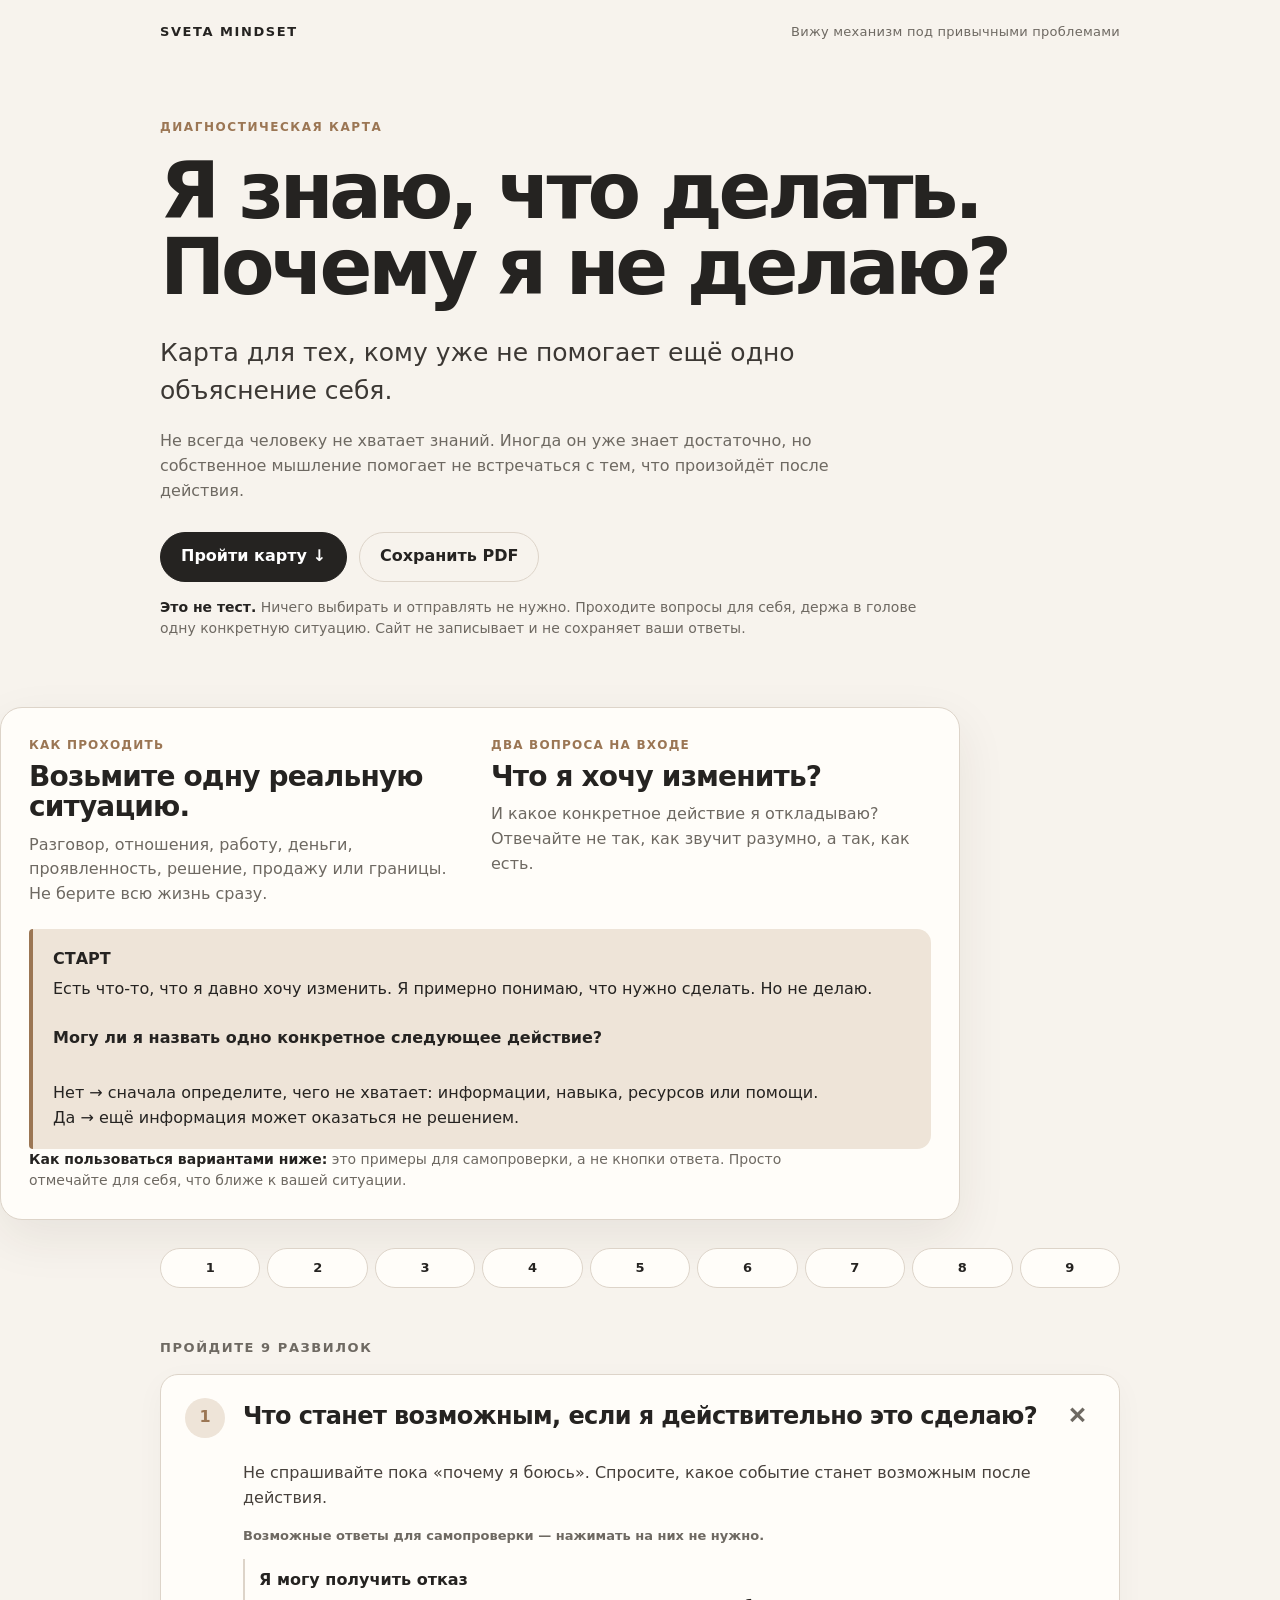
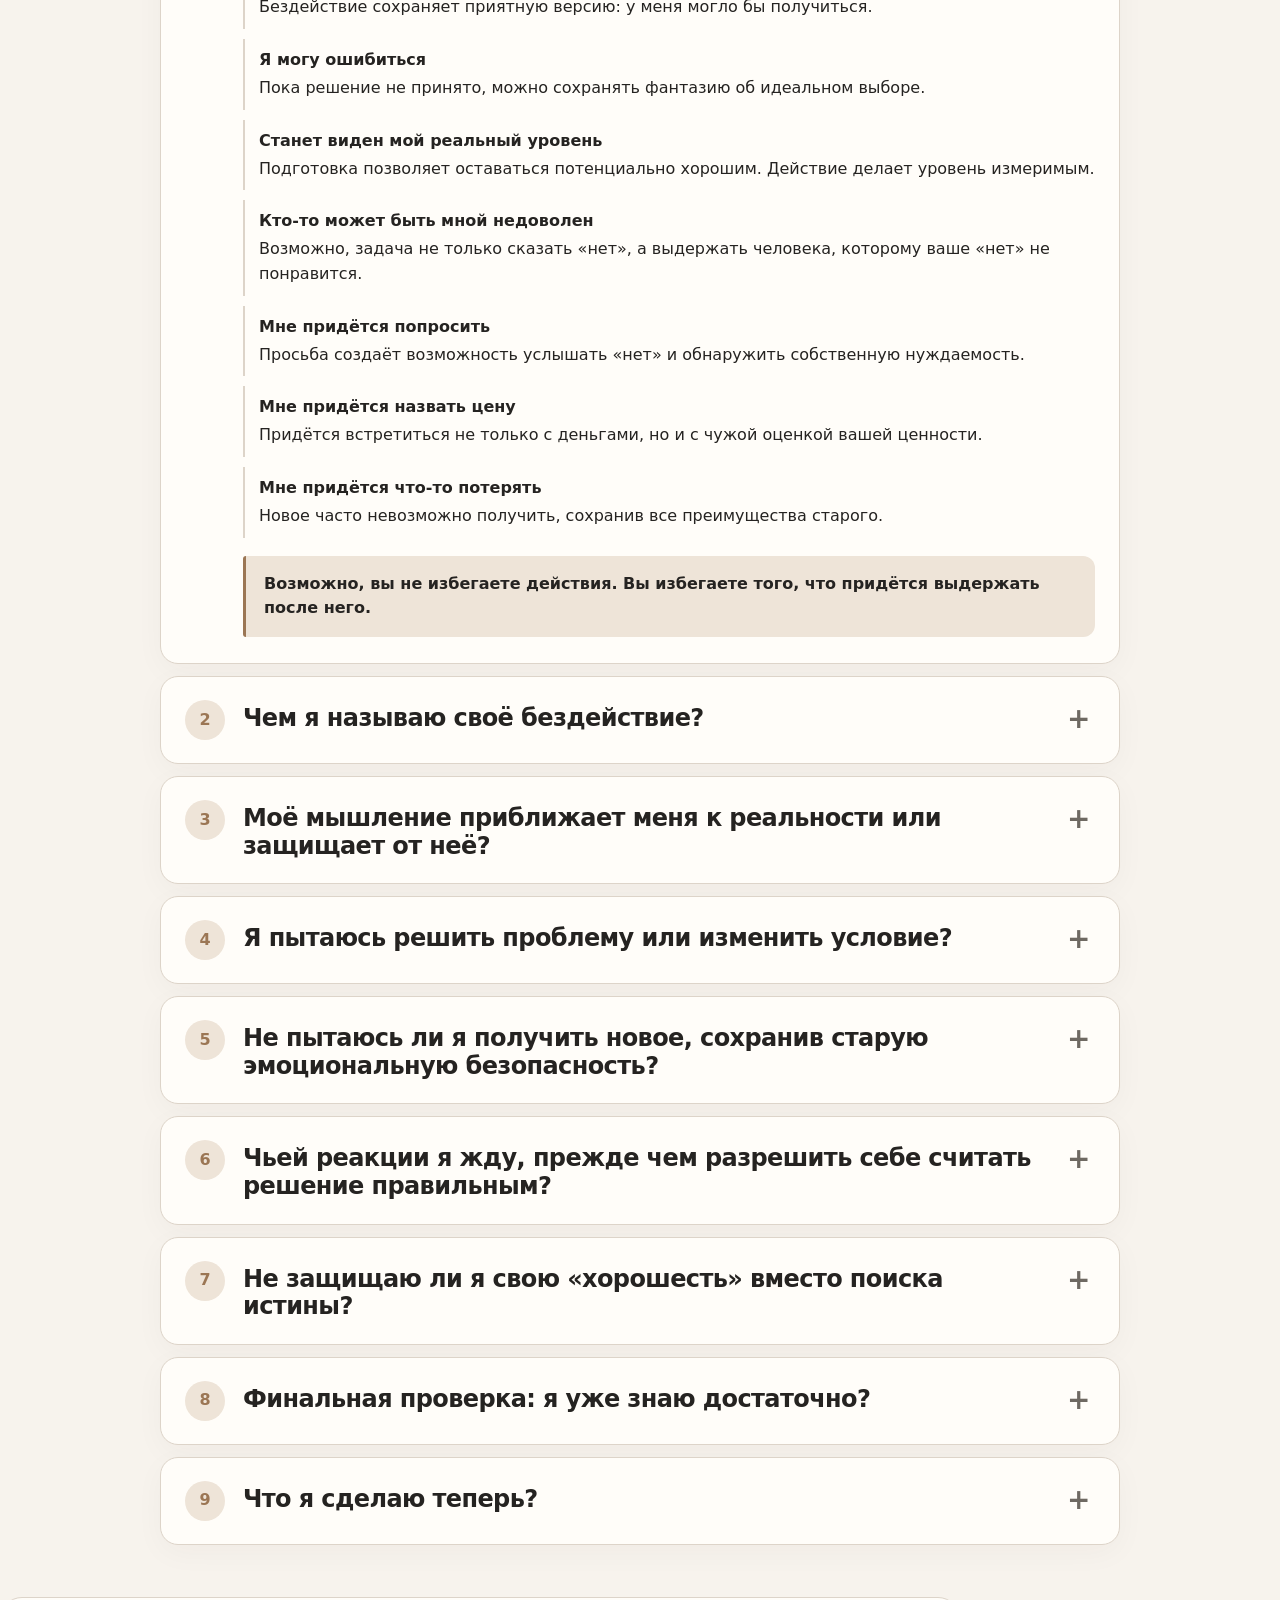
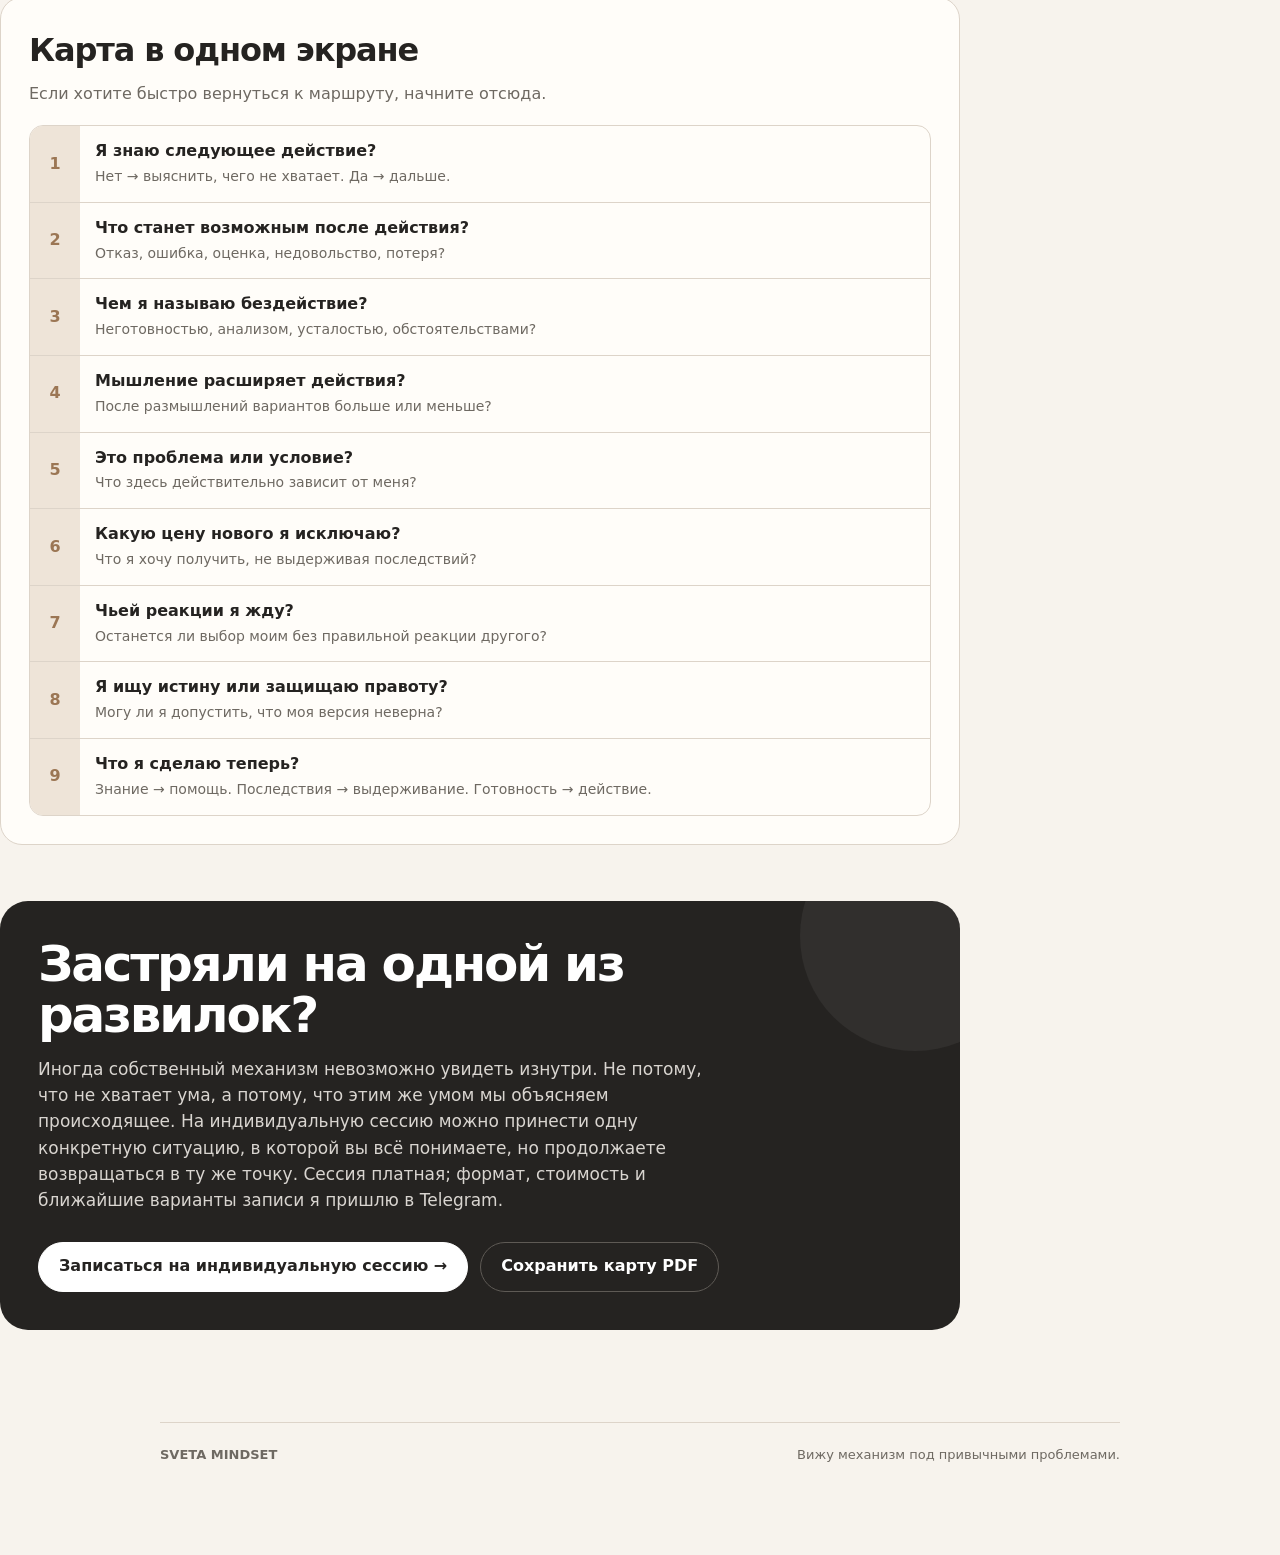
==== commit 38e917cf: "Update yes map.html" ====
--- a/map.html
+++ b/map.html
@@ -153,7 +153,7 @@
       <div class="eyebrow">Диагностическая карта</div>
       <h1>Я знаю, что делать.<br>Почему я не делаю?</h1>
       <p class="lead">Карта для тех, кому уже не помогает ещё одно объяснение себя.</p>
-      <p class="sublead">Не всегда человеку не хватает знаний. Иногда он уже знает достаточно — но собственное мышление помогает не встречаться с тем, что произойдёт после действия.</p>
+      <p class="sublead">Не всегда человеку не хватает знаний. Иногда он уже знает достаточно, но собственное мышление помогает не встречаться с тем, что произойдёт после действия.</p>
       <div class="hero-actions">
         <a class="btn" href="#map" data-umami-event="map_start">Пройти карту ↓</a>
         <a class="btn secondary" href="mindset-map.pdf" target="_blank" rel="noopener" data-umami-event="pdf_click">Сохранить PDF</a>
@@ -205,12 +205,12 @@
         <summary><span class="stepno">2</span><span class="sum-title">Чем я называю своё бездействие?</span><span class="plus">+</span></summary>
         <div class="content">
           <div class="options">
-            <div class="option"><strong>«Я ещё не готова»</strong>Что конкретно должно появиться? Есть измеримый ответ — или «готовность» означает «мне больше не будет страшно»?</div>
-            <div class="option"><strong>«Мне надо ещё подумать»</strong>Что изменилось после предыдущих десяти размышлений? Появилось действие — или только более убедительное объяснение?</div>
+            <div class="option"><strong>«Я ещё не готова»</strong>Что конкретно должно появиться? Есть измеримый ответ или «готовность» означает «мне больше не будет страшно»?</div>
+            <div class="option"><strong>«Мне надо ещё подумать»</strong>Что изменилось после предыдущих десяти размышлений? Появилось действие или только более убедительное объяснение?</div>
             <div class="option"><strong>«Мне нужно сначала разобраться в себе»</strong>Что именно вы пока не знаете? Этот ответ действительно изменит следующее действие?</div>
             <div class="option"><strong>«Сейчас неподходящее время»</strong>Какие обстоятельства должны измениться? Вы можете на них влиять?</div>
-            <div class="option"><strong>«Я такой человек»</strong>Это условие — или объяснение, освобождающее от выбора?</div>
-            <div class="option"><strong>«Я просто устала»</strong>Тогда нужен отдых. После отдыха действие возвращается? Если нет — возможно, дело было не только в усталости.</div>
+            <div class="option"><strong>«Я такой человек»</strong>Это условие или объяснение, освобождающее от выбора?</div>
+            <div class="option"><strong>«Я просто устала»</strong>Тогда нужен отдых. После отдыха действие возвращается? Если нет, возможно, дело было не только в усталости.</div>
           </div>
           <div class="note">Хорошее объяснение и хорошее решение — не одно и то же.</div>
         </div>
@@ -223,14 +223,14 @@
             <div><h4>Мышление работает на меня</h4><ul><li>фактов становится больше</li><li>варианты яснее</li><li>неопределённость уменьшается</li><li>появляется решение</li><li>появляется следующее действие</li><li>я допускаю, что могу ошибаться</li></ul></div>
             <div><h4>Мышление сохраняет старое</h4><ul><li>объяснений становится больше</li><li>вопросов становится больше</li><li>решение отодвигается</li><li>я ищу гарантии</li><li>мне нужно чужое подтверждение</li><li>новое обстоятельство становится причиной ничего не решать</li></ul></div>
           </div>
-          <div class="note">После всех моих размышлений у меня стало больше доступных действий — или меньше?</div>
+          <div class="note">После всех моих размышлений у меня стало больше доступных действий или меньше?</div>
         </div>
       </details>
 
       <details id="s4">
-        <summary><span class="stepno">4</span><span class="sum-title">Я пытаюсь решить проблему — или изменить условие?</span><span class="plus">+</span></summary>
-        <div class="content">
-          <p><strong>Могу ли я непосредственно изменить это?</strong> Если да — что конкретно зависит от меня? Если нет — возможно, это условие. Тогда нужно менять не реальность, а вопрос.</p>
+        <summary><span class="stepno">4</span><span class="sum-title">Я пытаюсь решить проблему или изменить условие?</span><span class="plus">+</span></summary>
+        <div class="content">
+          <p><strong>Могу ли я непосредственно изменить это?</strong> Если да, что конкретно зависит от меня? Если нет, возможно, это условие. Тогда нужно менять не реальность, а вопрос.</p>
           <div class="options">
             <div class="option"><strong>Партнёр меня не понимает</strong>Не: «Как заставить его наконец меня понять?»<br>А: «Что я буду делать, учитывая его реальную способность понимать меня?»</div>
             <div class="option"><strong>Меня могут осуждать за блог</strong>Не: «Как сделать, чтобы никто не осуждал?»<br>А: «Буду ли я публиковать, если некоторые люди действительно будут меня осуждать?»</div>
@@ -243,7 +243,7 @@
       <details id="s5">
         <summary><span class="stepno">5</span><span class="sum-title">Не пытаюсь ли я получить новое, сохранив старую эмоциональную безопасность?</span><span class="plus">+</span></summary>
         <div class="content">
-          <ul><li>Хочу проявляться — но не хочу выглядеть нелепо.</li><li>Хочу продавать — но не хочу слышать «нет».</li><li>Хочу поднять цену — но не хочу потерять тех, кому дорого.</li><li>Хочу говорить прямо — но не хочу, чтобы на меня обижались.</li><li>Хочу быть самостоятельной — но не хочу ошибаться.</li><li>Хочу близости — но не хочу нуждаться.</li><li>Хочу нового уровня — но не хочу снова оказаться новичком.</li><li>Хочу изменить жизнь — но хочу, чтобы окружающие продолжили реагировать на меня по-старому.</li></ul>
+          <ul><li>Хочу проявляться, но не хочу выглядеть нелепо.</li><li>Хочу продавать, но не хочу слышать «нет».</li><li>Хочу поднять цену, но не хочу потерять тех, кому дорого.</li><li>Хочу говорить прямо, но не хочу, чтобы на меня обижались.</li><li>Хочу быть самостоятельной, но не хочу ошибаться.</li><li>Хочу близости, но не хочу нуждаться.</li><li>Хочу нового уровня, но не хочу снова оказаться новичком.</li><li>Хочу изменить жизнь, но хочу, чтобы окружающие продолжили реагировать на меня по-старому.</li></ul>
           <div class="note">Какую цену нового результата я пытаюсь исключить из сделки?</div>
         </div>
       </details>
@@ -251,7 +251,7 @@
       <details id="s6">
         <summary><span class="stepno">6</span><span class="sum-title">Чьей реакции я жду, прежде чем разрешить себе считать решение правильным?</span><span class="plus">+</span></summary>
         <div class="content">
-          <p>Если я сделаю это, а другой человек не похвалит, не поблагодарит, не поймёт, обидится, откажет, не выберет, не заметит или скажет, что я ошиблась — <strong>я всё ещё хочу это сделать?</strong></p>
+          <p>Если я сделаю это, а другой человек не похвалит, не поблагодарит, не поймёт, обидится, откажет, не выберет, не заметит или скажет, что я ошиблась, <strong>я всё ещё хочу это сделать?</strong></p>
           <div class="options"><div class="option"><strong>Да</strong>Возможно, это действительно мой выбор.</div><div class="option"><strong>Нет</strong>Возможно, внутри решения спрятан договор: «Я сделаю X, если ты в ответ дашь мне Y».</div></div>
           <div class="note">Иногда мы называем выбором действие, последнюю точку в котором должен поставить другой человек.</div>
         </div>
@@ -261,14 +261,14 @@
         <summary><span class="stepno">7</span><span class="sum-title">Не защищаю ли я свою «хорошесть» вместо поиска истины?</span><span class="plus">+</span></summary>
         <div class="content">
           <div class="split"><div><h4>Исследую</h4><ul><li>интересуюсь</li><li>проверяю факты</li><li>могу сказать «я ошибалась»</li></ul></div><div><h4>Защищаюсь</h4><ul><li>объясняю, почему другой не понимает</li><li>ищу аргумент в свою пользу</li><li>обесцениваю источник</li><li>воспринимаю ошибку как поражение</li></ul></div></div>
-          <div class="note">Я сейчас пытаюсь понять, что правда — или доказать, что права я? Мышление может позволить себе проиграть спор. Правота — нет.</div>
+          <div class="note">Я сейчас пытаюсь понять, что правда, или доказать, что права я? Мышление может позволить себе проиграть спор. Правота — нет.</div>
         </div>
       </details>
 
       <details id="s8">
         <summary><span class="stepno">8</span><span class="sum-title">Финальная проверка: я уже знаю достаточно?</span><span class="plus">+</span></summary>
         <div class="content">
-          <p><strong>1.</strong> Какое действие я уже знаю, что могу сделать?</p><p><strong>2.</strong> Что мне придётся почувствовать или выдержать, если я его сделаю?</p><p><strong>3.</strong> Я действительно не знаю, что делать — или не согласна платить эту цену?</p>
+          <p><strong>1.</strong> Какое действие я уже знаю, что могу сделать?</p><p><strong>2.</strong> Что мне придётся почувствовать или выдержать, если я его сделаю?</p><p><strong>3.</strong> Я действительно не знаю, что делать, или не согласна платить эту цену?</p>
           <div class="options"><div class="option"><strong>Я не знаю</strong>Ищу информацию, навык или помощь.</div><div class="option"><strong>Я знаю, но не могу себе позволить последствия</strong>Работаю не над знаниями, а над тем, что мне трудно выдерживать.</div><div class="option"><strong>Я знаю и готова</strong>Одно конкретное действие в ближайшие 24 часа.</div></div>
         </div>
       </details>
@@ -276,7 +276,7 @@
       <details id="s9">
         <summary><span class="stepno">9</span><span class="sum-title">Что я сделаю теперь?</span><span class="plus">+</span></summary>
         <div class="content">
-          <p>Если не знаете — доберите информацию, навык или помощь. Если знаете, но не выдерживаете последствия — работайте с последствиями. Если знаете и готовы — перенесите ответ из головы в реальность.</p>
+          <p>Если не знаете, доберите информацию, навык или помощь. Если знаете, но не выдерживаете последствия, работайте с последствиями. Если знаете и готовы, перенесите ответ из головы в реальность.</p>
           <div class="note">Иногда следующий уровень понимания — перестать понимать и проверить свою версию действием.</div>
         </div>
       </details>
@@ -288,7 +288,7 @@
         <div class="route-row"><div class="route-num">1</div><div class="route-copy"><strong>Я знаю следующее действие?</strong><span>Нет → выяснить, чего не хватает. Да → дальше.</span></div></div>
         <div class="route-row"><div class="route-num">2</div><div class="route-copy"><strong>Что станет возможным после действия?</strong><span>Отказ, ошибка, оценка, недовольство, потеря?</span></div></div>
         <div class="route-row"><div class="route-num">3</div><div class="route-copy"><strong>Чем я называю бездействие?</strong><span>Неготовностью, анализом, усталостью, обстоятельствами?</span></div></div>
-        <div class="route-row"><div class="route-num">4</div><div class="route-copy"><strong>Мышление расширяет действия?</strong><span>После размышлений вариантов больше — или меньше?</span></div></div>
+        <div class="route-row"><div class="route-num">4</div><div class="route-copy"><strong>Мышление расширяет действия?</strong><span>После размышлений вариантов больше или меньше?</span></div></div>
         <div class="route-row"><div class="route-num">5</div><div class="route-copy"><strong>Это проблема или условие?</strong><span>Что здесь действительно зависит от меня?</span></div></div>
         <div class="route-row"><div class="route-num">6</div><div class="route-copy"><strong>Какую цену нового я исключаю?</strong><span>Что я хочу получить, не выдерживая последствий?</span></div></div>
         <div class="route-row"><div class="route-num">7</div><div class="route-copy"><strong>Чьей реакции я жду?</strong><span>Останется ли выбор моим без правильной реакции другого?</span></div></div>
@@ -299,7 +299,9 @@
 
     <section class="wrap cta" id="cta">
       <h2>Застряли на одной из развилок?</h2>
-      <p>Иногда собственный механизм невозможно увидеть изнутри. Не потому, что не хватает ума, а потому, что этим же умом мы объясняем происходящее. На индивидуальную сессию можно принести одну конкретную ситуацию, в которой вы всё понимаете, но продолжаете возвращаться в ту же точку. Сессия платная; формат, стоимость и ближайшие варианты записи я пришлю в Telegram.</p>
+      <p>Иногда собственный механизм невозможно увидеть изнутри. Не потому, что не хватает ума, а потому, что этим же умом мы объясняем происходящее.
+        На индивидуальную сессию можно принести одну конкретную ситуацию, в которой вы всё понимаете, но продолжаете возвращаться в ту же точку.
+        Сессия платная; формат, стоимость и ближайшие варианты записи я пришлю в Telegram.</p>
       <div class="hero-actions">
         <a class="btn js-telegram" href="#" data-umami-event="telegram_click">Записаться на индивидуальную сессию →</a>
         <a class="btn secondary" href="mindset-map.pdf" target="_blank" rel="noopener" data-umami-event="pdf_click">Сохранить карту PDF</a>
@@ -307,9 +309,9 @@
     </section>
   </main>
 
-  <footer class="wrap"><strong>SVETA MINDSET</strong><span>Вижу механизм под привычными проблемами.</span></footer>
-
-  <div class="mobile-cta"><a class="btn js-telegram" href="#" data-umami-event="telegram_click">Записаться на сессию →</a></div>
+  <footer class="wrap"><strong>SVETA MINDSET </strong><span>  Вижу механизм под привычными проблемами.</span></footer>
+
+  <div class="mobile-cta"><a class="btn js-telegram" href="#" data-umami-event="telegram_click"> Записаться на сессию →</a></div>
 
   <script>
     const TELEGRAM_URL = 'https://t.me/m/J5IMxP3bMmFi';
